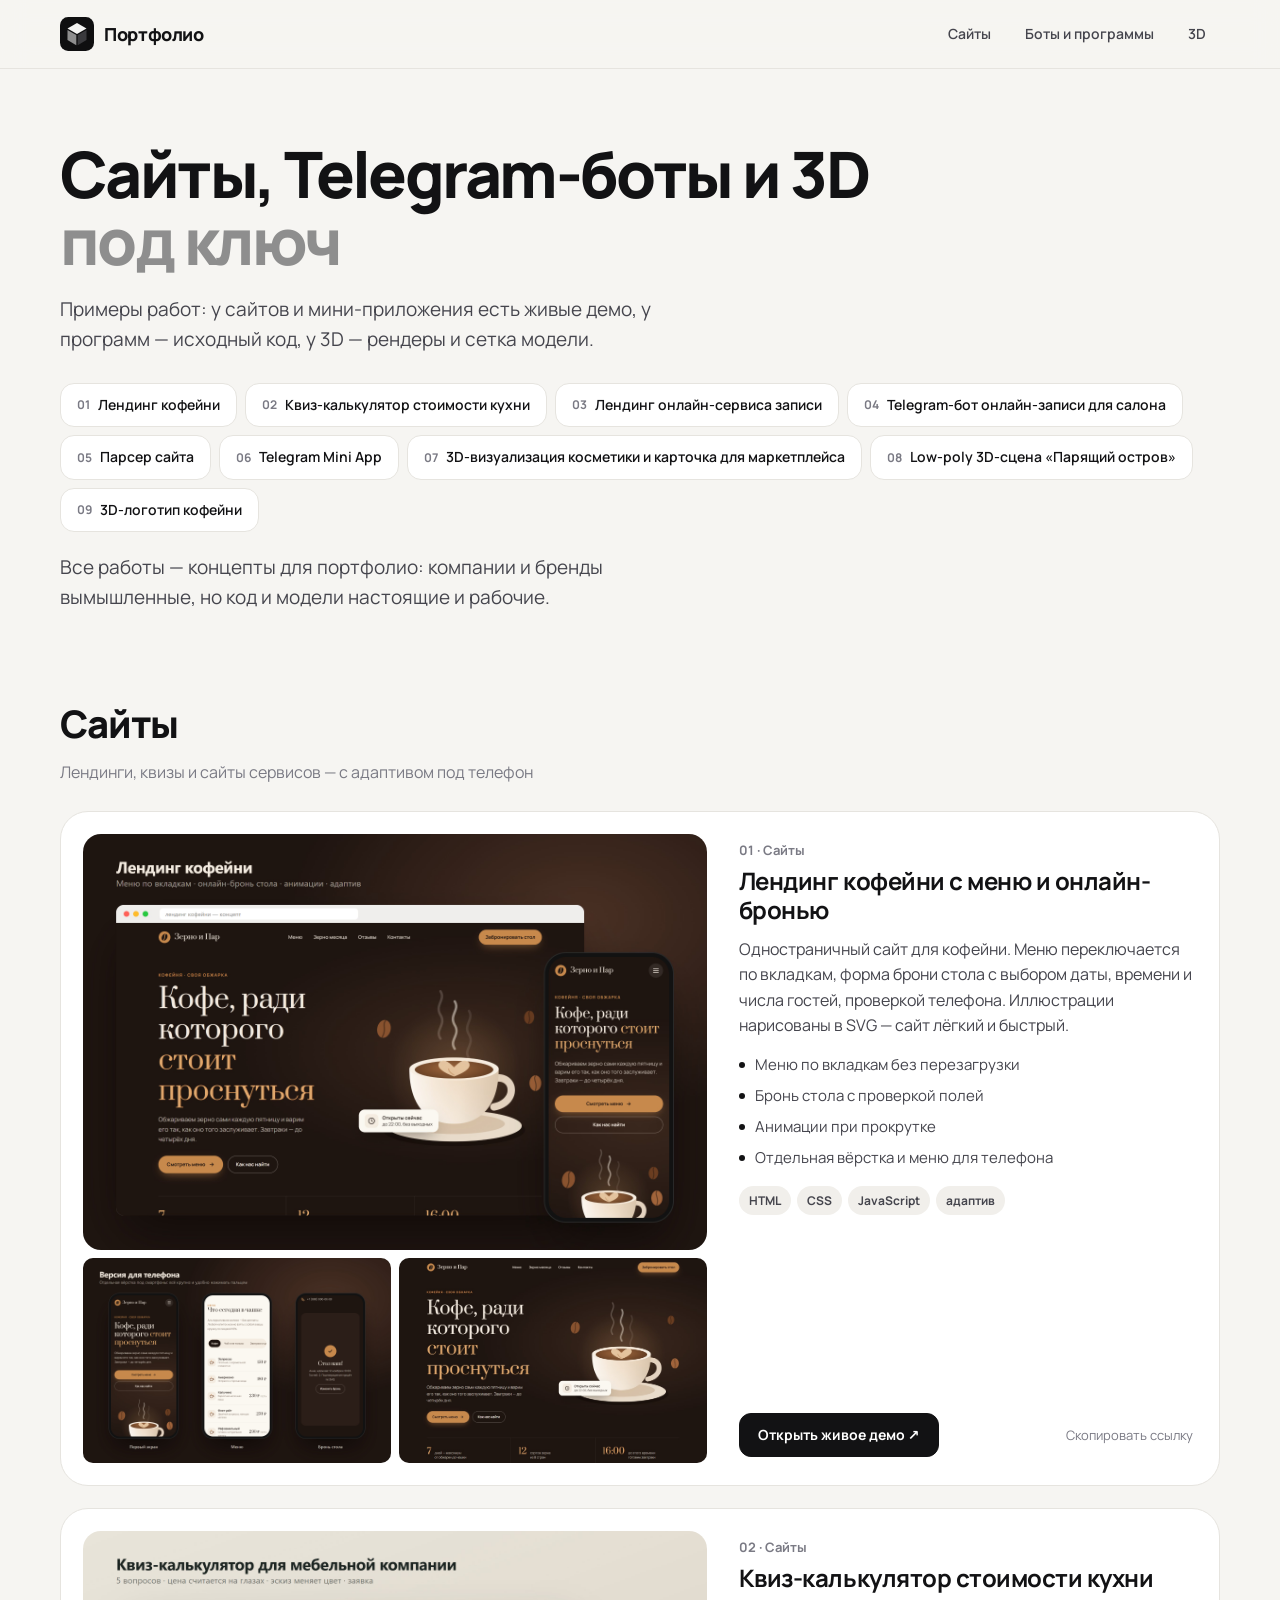
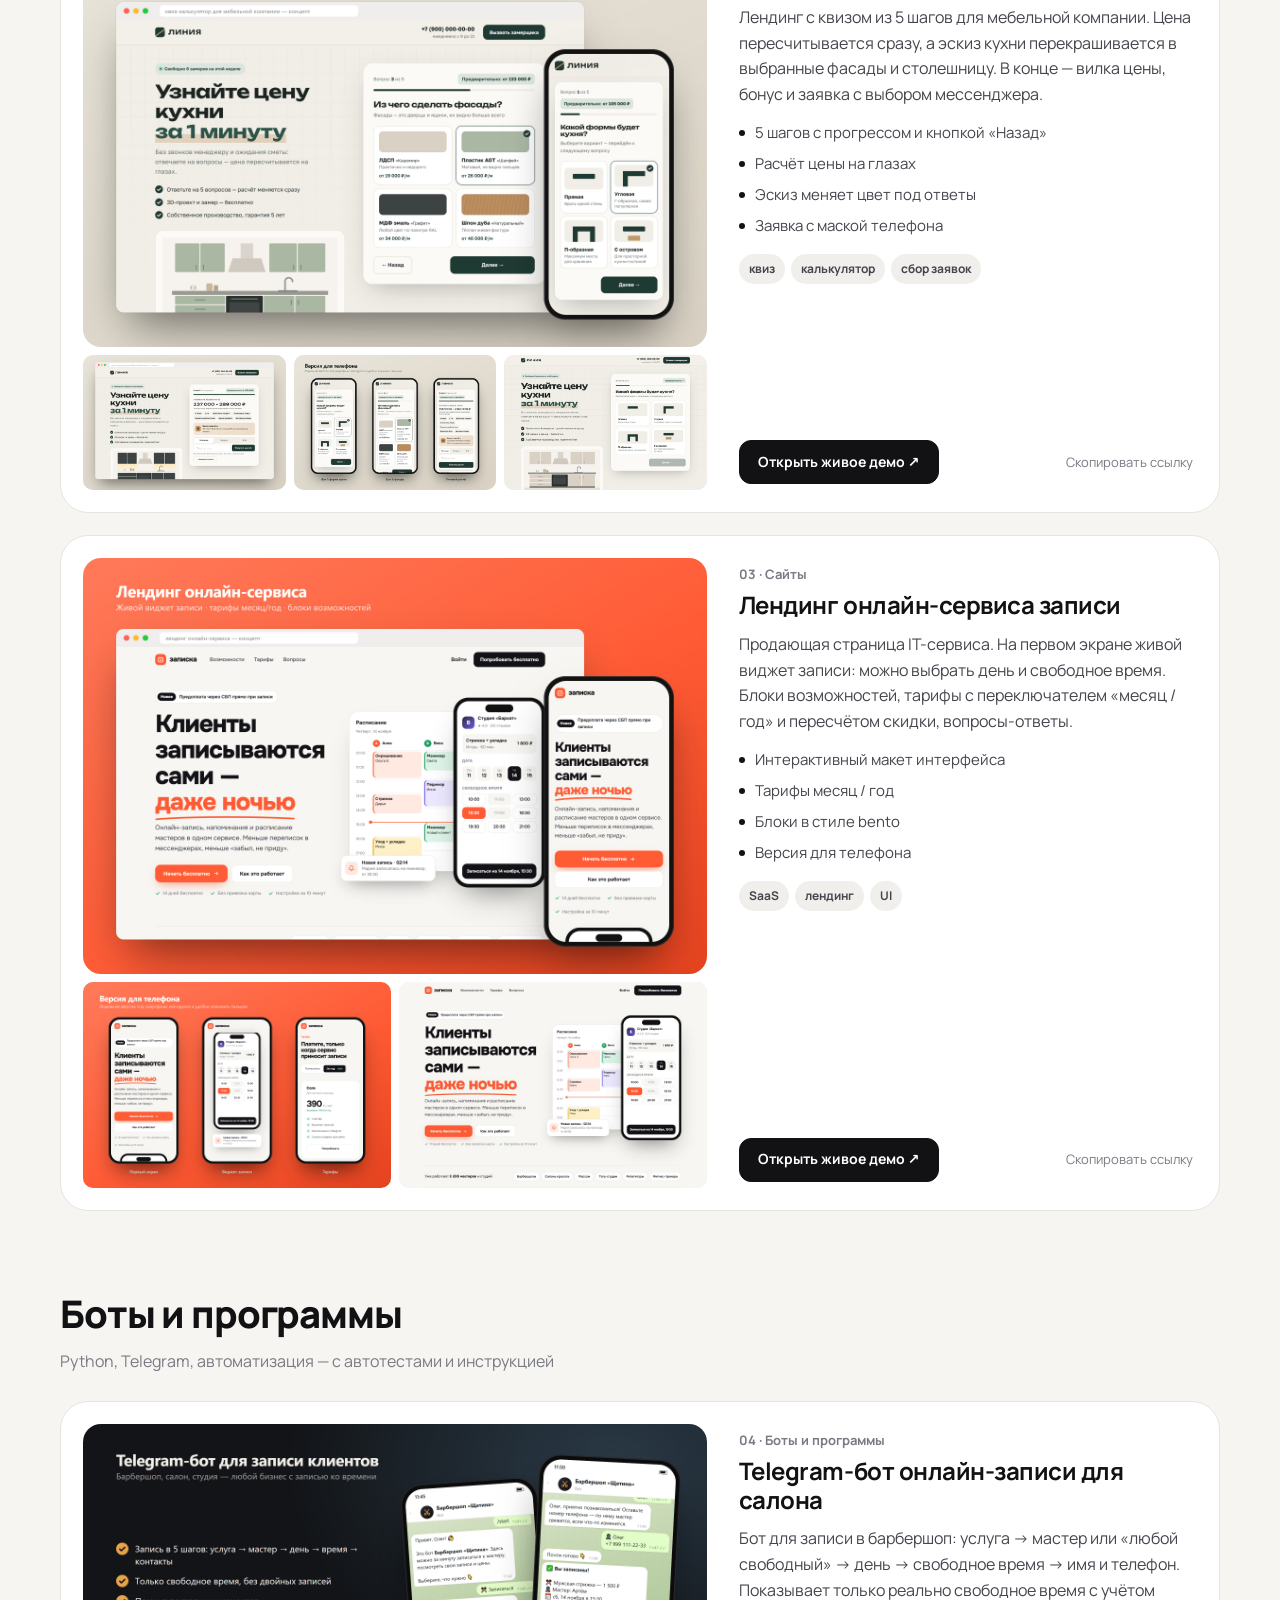
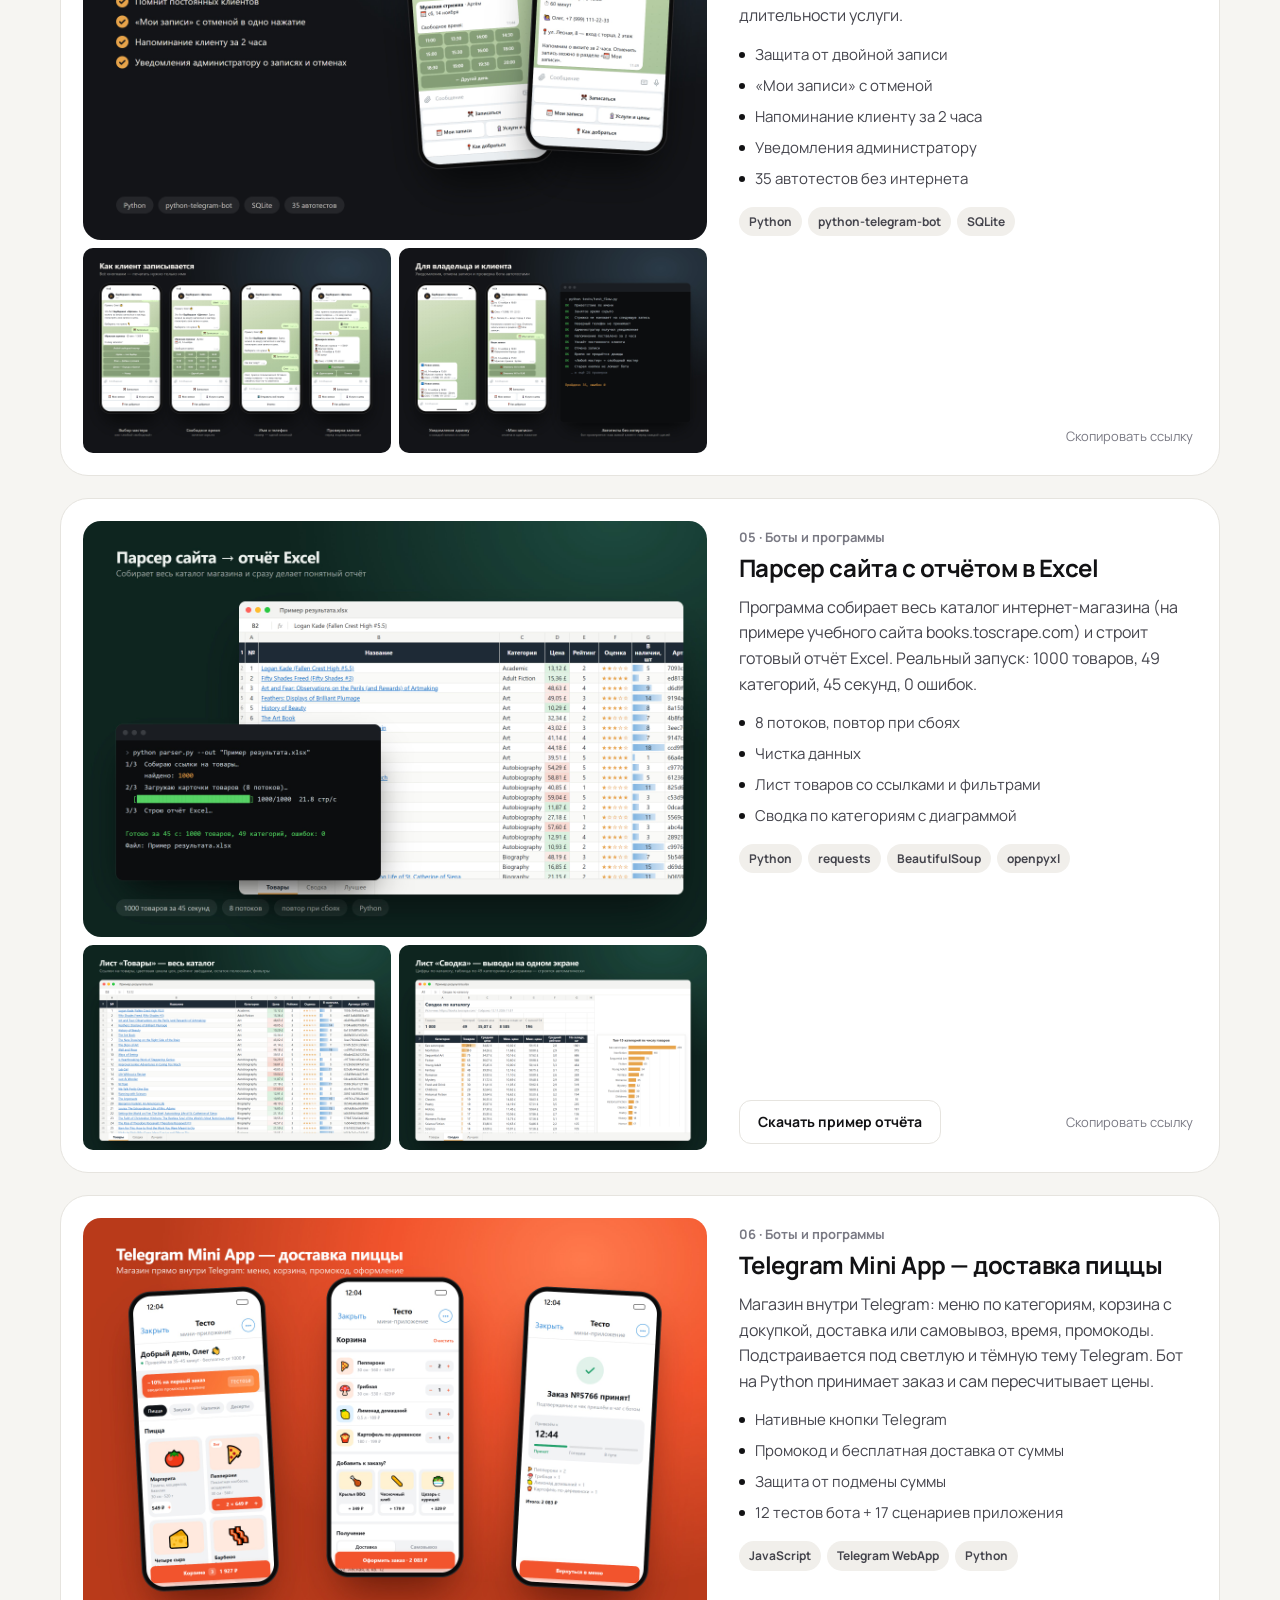
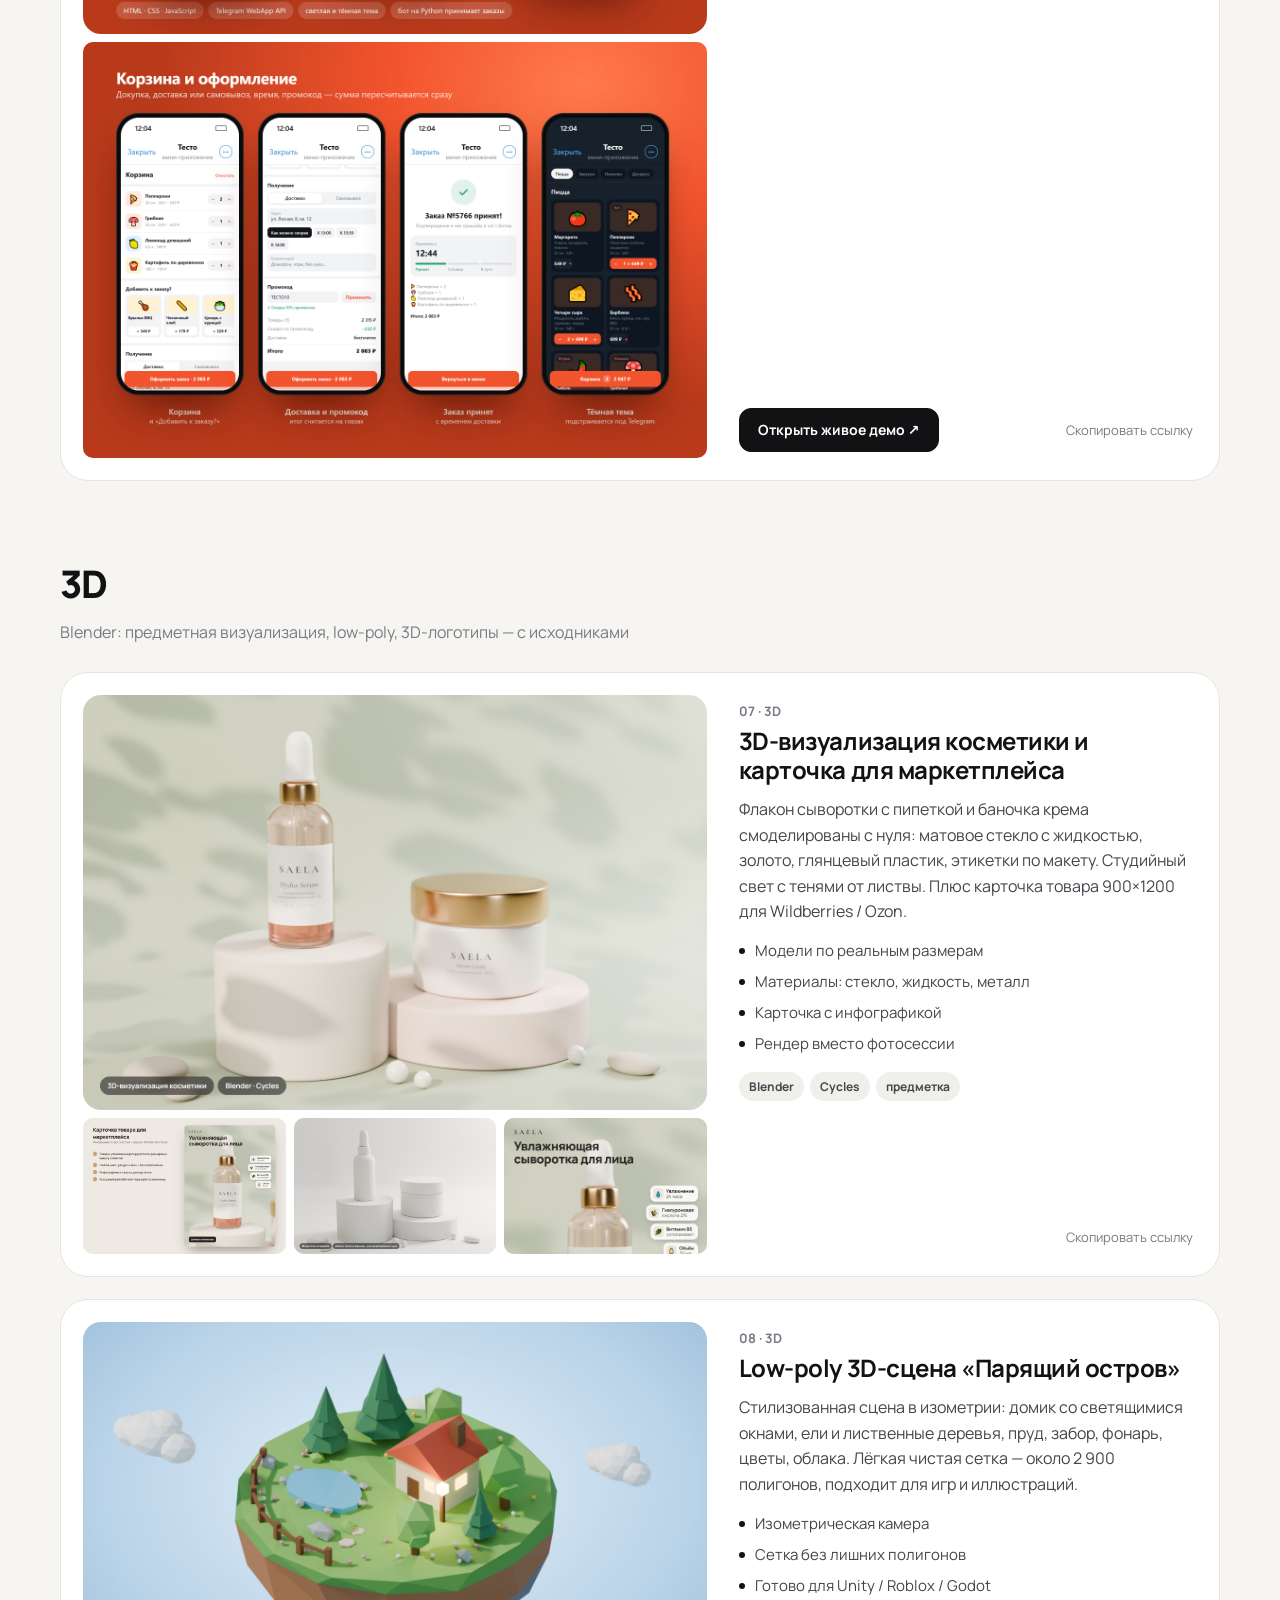
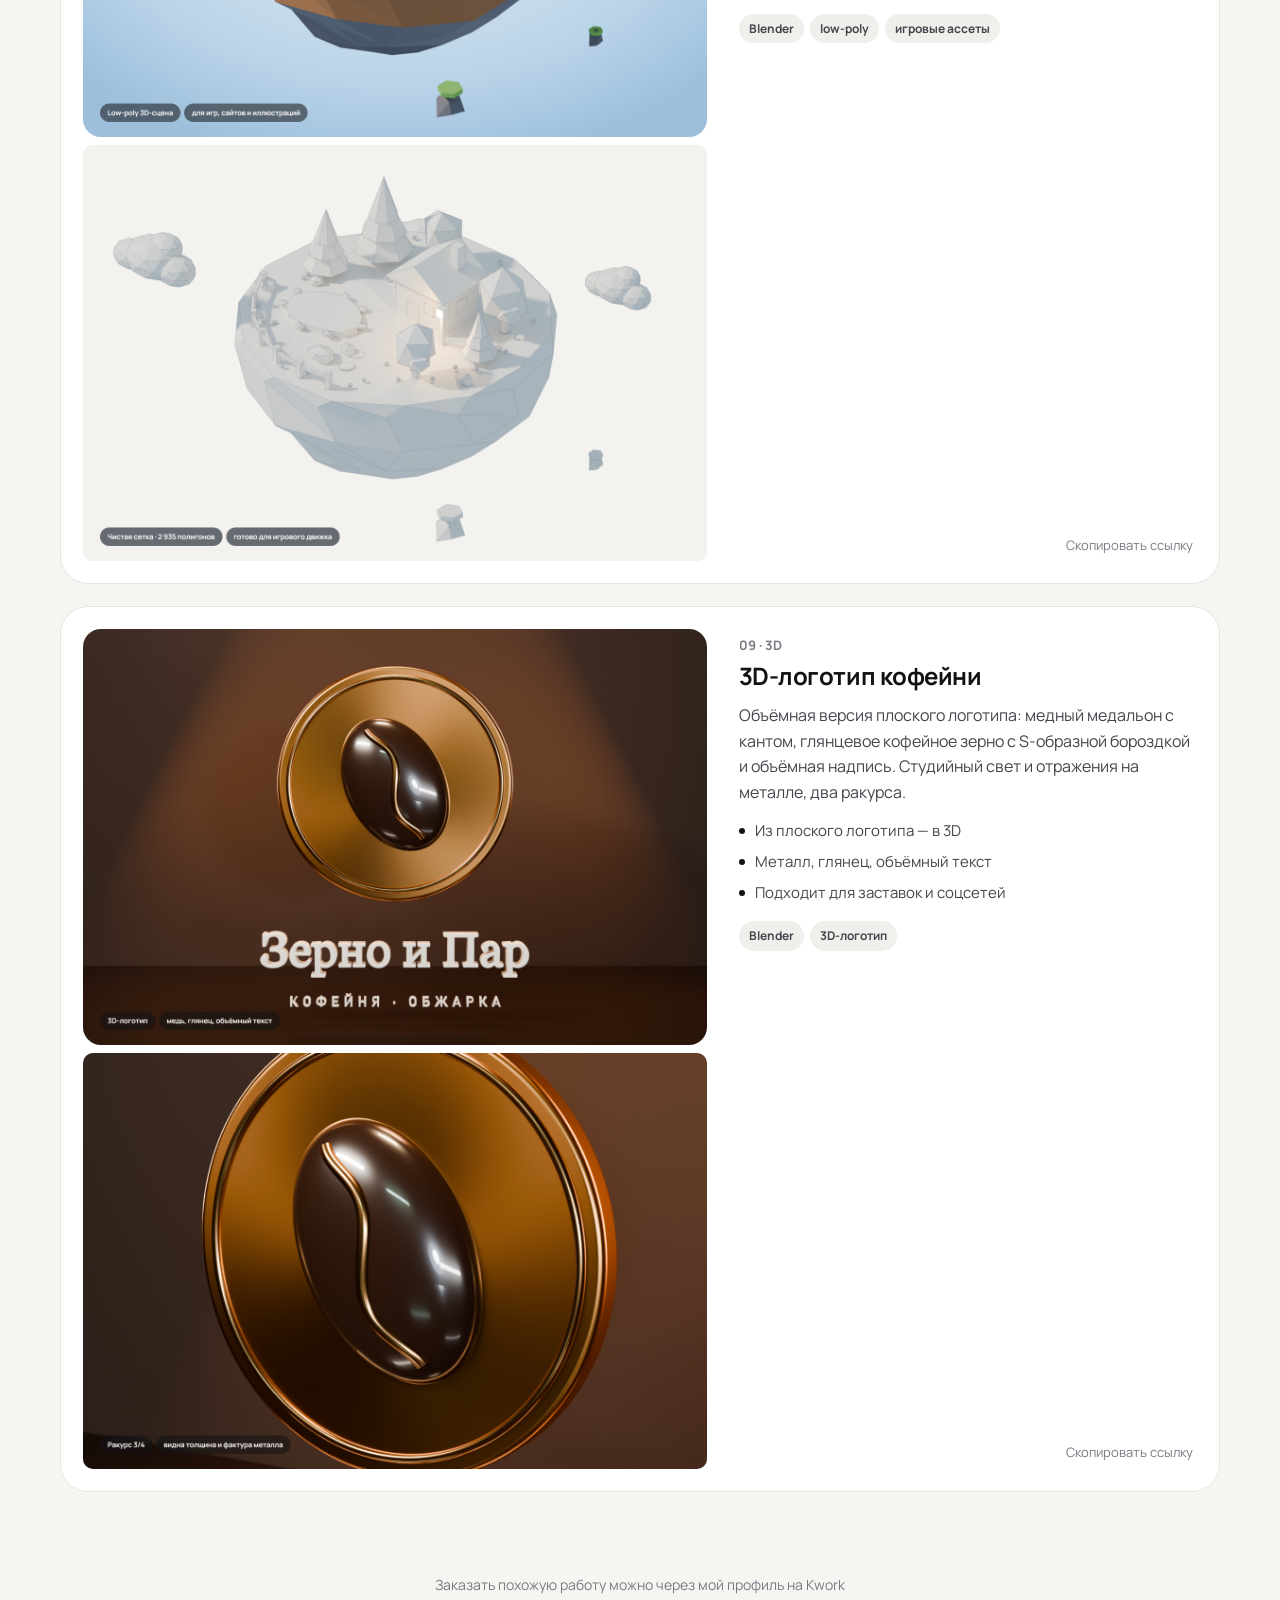
==== index.html @ a44ce244 "Портфолио: сайты, Telegram-боты, программы и 3D Главная страница со всеми 9 работами, живые демо сай" ====
<!doctype html>
<html lang="ru">
<head>
<meta charset="utf-8">
<meta name="viewport" content="width=device-width, initial-scale=1">
<title>Портфолио — сайты, Telegram-боты и 3D</title>
<meta name="description" content="Примеры работ: лендинги и квизы, Telegram-боты и Mini App, парсеры в Excel, 3D-визуализация товаров и 3D-логотипы.">
<meta property="og:title" content="Портфолио — сайты, Telegram-боты и 3D">
<meta property="og:image" content="img/cosmetics-3d-1.jpg">
<link rel="icon" href="data:image/svg+xml,%3Csvg xmlns='http://www.w3.org/2000/svg' viewBox='0 0 100 100'%3E%3Crect width='100' height='100' rx='22' fill='%230F0F10'/%3E%3Cpath d='M50 18 78 34 50 50 22 34z' fill='%23F4F4F2'/%3E%3Cpath d='M22 38 48 53v30L22 68z' fill='%238E8E8E'/%3E%3Cpath d='M52 53 78 38v30L52 83z' fill='%233A3A3D'/%3E%3C/svg%3E">
<link rel="preconnect" href="https://fonts.googleapis.com">
<link rel="preconnect" href="https://fonts.gstatic.com" crossorigin>
<link href="https://fonts.googleapis.com/css2?family=Manrope:wght@400;500;600;700;800&display=swap" rel="stylesheet">
<style>
:root{--bg:#F6F5F2;--card:#fff;--ink:#121214;--ink2:#45454D;--muted:#7A7A84;--line:#E6E4DF;--accent:#121214}
*{box-sizing:border-box;margin:0;padding:0}
html{scroll-behavior:smooth;scroll-padding-top:84px}
body{font:16px/1.6 Manrope,'Segoe UI',system-ui,sans-serif;color:var(--ink);background:var(--bg);-webkit-font-smoothing:antialiased}
a{color:inherit;text-decoration:none}
img{display:block;max-width:100%}
.wrap{width:min(1160px,100% - 32px);margin-inline:auto}
header{position:sticky;top:0;z-index:20;background:rgba(246,245,242,.86);backdrop-filter:blur(12px);border-bottom:1px solid var(--line)}
header .wrap{display:flex;align-items:center;justify-content:space-between;height:68px;gap:16px}
.logo{display:flex;align-items:center;gap:10px;font-weight:800;font-size:18px;letter-spacing:-.02em}
.logo svg{width:34px;height:34px}
nav{display:flex;gap:6px}
nav a{padding:8px 14px;border-radius:999px;font-weight:600;font-size:14px;color:var(--ink2)}
nav a:hover{background:#ECEAE5;color:var(--ink)}

.hero{padding:72px 0 40px}
.hero h1{font-size:clamp(34px,5.4vw,64px);line-height:1.04;letter-spacing:-.04em;font-weight:800;max-width:900px}
.hero h1 span{color:#8E8E8E}
.hero p{font-size:19px;color:var(--ink2);max-width:640px;margin-top:20px}
.chips{display:flex;flex-wrap:wrap;gap:8px;margin-top:28px}
.chips a{display:flex;align-items:center;gap:8px;padding:10px 16px;border-radius:14px;background:var(--card);border:1px solid var(--line);font-weight:600;font-size:14px}
.chips a b{font-size:12px;color:var(--muted);font-weight:700}
.note{margin-top:22px;font-size:13px;color:var(--muted)}

.group{padding:40px 0 10px}
.group > h2{font-size:clamp(26px,3.4vw,38px);letter-spacing:-.03em;font-weight:800;margin-bottom:6px}
.group > p{color:var(--muted);margin-bottom:26px}
.work{background:var(--card);border:1px solid var(--line);border-radius:28px;padding:22px;margin-bottom:22px;display:grid;grid-template-columns:1.35fr 1fr;gap:28px}
.cover{border-radius:18px;overflow:hidden;cursor:zoom-in;aspect-ratio:3/2;background:#eee}
.cover img{width:100%;height:100%;object-fit:cover;transition:transform .4s}
.cover:hover img{transform:scale(1.02)}
.thumbs{display:flex;gap:8px;margin-top:8px}
.thumbs button{flex:1;border:0;padding:0;border-radius:10px;overflow:hidden;cursor:zoom-in;aspect-ratio:3/2;background:#eee}
.thumbs img{width:100%;height:100%;object-fit:cover;object-position:top}
.info{display:flex;flex-direction:column;padding:6px 4px}
.num{font-size:13px;font-weight:700;color:var(--muted)}
.info h3{font-size:24px;line-height:1.2;letter-spacing:-.02em;margin:6px 0 12px}
.info p{color:var(--ink2)}
.info ul{list-style:none;margin:14px 0 0;display:grid;gap:7px}
.info li{display:flex;gap:10px;font-size:15px;color:var(--ink2)}
.info li::before{content:"";flex:none;width:6px;height:6px;border-radius:50%;background:var(--ink);margin-top:9px}
.tags{display:flex;flex-wrap:wrap;gap:6px;margin-top:16px}
.tags span{font-size:12px;font-weight:700;padding:5px 10px;border-radius:999px;background:#F1EFEB;color:var(--ink2)}
.btns{display:flex;flex-wrap:wrap;gap:8px;margin-top:auto;padding-top:20px}
.btn{display:inline-flex;align-items:center;gap:8px;height:44px;padding:0 18px;border-radius:12px;font-weight:700;font-size:14px;border:1px solid var(--line);background:#fff}
.btn.main{background:var(--ink);color:#fff;border-color:var(--ink)}
.btn:hover{transform:translateY(-1px)}
.copy{margin-left:auto;font-size:13px;color:var(--muted);background:none;border:0;cursor:pointer;font:inherit;font-size:13px}
.copy:hover{color:var(--ink)}
footer{padding:50px 0 60px;color:var(--muted);font-size:14px;text-align:center}

.lb{position:fixed;inset:0;z-index:50;background:rgba(10,10,12,.92);display:none;align-items:center;justify-content:center;padding:56px 16px}
.lb.on{display:flex}
.lb img{max-width:100%;max-height:100%;border-radius:10px;object-fit:contain}
.lb button{position:absolute;border:0;background:rgba(255,255,255,.12);color:#fff;width:48px;height:48px;border-radius:50%;font-size:22px;cursor:pointer}
.lb .x{top:14px;right:14px}.lb .pv{left:14px;top:50%}.lb .nx{right:14px;top:50%}
.lb .cnt{position:absolute;top:22px;left:50%;translate:-50% 0;color:#bbb;font-size:14px}
.lb.tall{align-items:flex-start;overflow:auto}.lb.tall img{max-height:none;max-width:min(100%,1100px)}

@media (max-width:860px){
  nav{display:none}
  .work{grid-template-columns:1fr;padding:14px;gap:16px;border-radius:22px}
  .hero{padding:44px 0 24px}
}
</style>
</head>
<body>
<header><div class="wrap">
  <a class="logo" href="#"><svg viewBox="0 0 100 100"><rect width="100" height="100" rx="24" fill="#0F0F10"/><path d="M50 18 78 34 50 50 22 34z" fill="#F4F4F2"/><path d="M22 38 48 53v30L22 68z" fill="#8E8E8E"/><path d="M52 53 78 38v30L52 83z" fill="#3A3A3D"/></svg>Портфолио</a>
  <nav><a href="#sites">Сайты</a><a href="#bots">Боты и программы</a><a href="#three-d">3D</a></nav>
</div></header>

<main class="wrap">
  <section class="hero">
    <h1>Сайты, Telegram-боты и 3D <span>под ключ</span></h1>
    <p>Примеры работ: у сайтов и мини-приложения есть живые демо, у программ — исходный код, у 3D — рендеры и сетка модели.</p>
    <div class="chips" id="chips"></div>
    <p class="note">Все работы — концепты для портфолио: компании и бренды вымышленные, но код и модели настоящие и рабочие.</p>
  </section>
  <div id="groups"></div>
</main>
<footer>Заказать похожую работу можно через мой профиль на Kwork</footer>

<div class="lb" id="lb"><span class="cnt" id="cnt"></span><img id="lbimg" alt=""><button class="x" id="lbx" aria-label="Закрыть">✕</button><button class="pv" id="lbp" aria-label="Назад">‹</button><button class="nx" id="lbn" aria-label="Вперёд">›</button></div>

<script>
const GROUPS = [
  { id: 'sites', title: 'Сайты', sub: 'Лендинги, квизы и сайты сервисов — с адаптивом под телефон', works: [
    { id: 'coffee', imgs: 3, title: 'Лендинг кофейни с меню и онлайн-бронью',
      text: 'Одностраничный сайт для кофейни. Меню переключается по вкладкам, форма брони стола с выбором даты, времени и числа гостей, проверкой телефона. Иллюстрации нарисованы в SVG — сайт лёгкий и быстрый.',
      points: ['Меню по вкладкам без перезагрузки', 'Бронь стола с проверкой полей', 'Анимации при прокрутке', 'Отдельная вёрстка и меню для телефона'],
      tags: ['HTML', 'CSS', 'JavaScript', 'адаптив'], demo: 'demo/coffee/' },
    { id: 'kitchen-quiz', imgs: 4, order: [1, 4, 2, 3], title: 'Квиз-калькулятор стоимости кухни',
      text: 'Лендинг с квизом из 5 шагов для мебельной компании. Цена пересчитывается сразу, а эскиз кухни перекрашивается в выбранные фасады и столешницу. В конце — вилка цены, бонус и заявка с выбором мессенджера.',
      points: ['5 шагов с прогрессом и кнопкой «Назад»', 'Расчёт цены на глазах', 'Эскиз меняет цвет под ответы', 'Заявка с маской телефона'],
      tags: ['квиз', 'калькулятор', 'сбор заявок'], demo: 'demo/kitchen-quiz/' },
    { id: 'booking-service', imgs: 3, title: 'Лендинг онлайн-сервиса записи',
      text: 'Продающая страница IT-сервиса. На первом экране живой виджет записи: можно выбрать день и свободное время. Блоки возможностей, тарифы с переключателем «месяц / год» и пересчётом скидки, вопросы-ответы.',
      points: ['Интерактивный макет интерфейса', 'Тарифы месяц / год', 'Блоки в стиле bento', 'Версия для телефона'],
      tags: ['SaaS', 'лендинг', 'UI'], demo: 'demo/booking-service/' },
  ]},
  { id: 'bots', title: 'Боты и программы', sub: 'Python, Telegram, автоматизация — с автотестами и инструкцией', works: [
    { id: 'barber-bot', imgs: 3, title: 'Telegram-бот онлайн-записи для салона',
      text: 'Бот для записи в барбершоп: услуга → мастер или «любой свободный» → день → свободное время → имя и телефон. Показывает только реально свободное время с учётом длительности услуги.',
      points: ['Защита от двойной записи', '«Мои записи» с отменой', 'Напоминание клиенту за 2 часа', 'Уведомления администратору', '35 автотестов без интернета'],
      tags: ['Python', 'python-telegram-bot', 'SQLite'], code: 'barber-bot' },
    { id: 'parser', imgs: 3, title: 'Парсер сайта с отчётом в Excel',
      text: 'Программа собирает весь каталог интернет-магазина (на примере учебного сайта books.toscrape.com) и строит готовый отчёт Excel. Реальный запуск: 1000 товаров, 49 категорий, 45 секунд, 0 ошибок.',
      points: ['8 потоков, повтор при сбоях', 'Чистка данных', 'Лист товаров со ссылками и фильтрами', 'Сводка по категориям с диаграммой'],
      tags: ['Python', 'requests', 'BeautifulSoup', 'openpyxl'], code: 'parser', file: ['code/parser/example-report.xlsx', 'Скачать пример отчёта'] },
    { id: 'mini-app', imgs: 2, title: 'Telegram Mini App — доставка пиццы',
      text: 'Магазин внутри Telegram: меню по категориям, корзина с докупкой, доставка или самовывоз, время, промокоды. Подстраивается под светлую и тёмную тему Telegram. Бот на Python принимает заказ и сам пересчитывает цены.',
      points: ['Нативные кнопки Telegram', 'Промокод и бесплатная доставка от суммы', 'Защита от подмены суммы', '12 тестов бота + 17 сценариев приложения'],
      tags: ['JavaScript', 'Telegram WebApp', 'Python'], demo: 'demo/mini-app/', code: 'mini-app-bot' },
  ]},
  { id: 'three-d', title: '3D', sub: 'Blender: предметная визуализация, low-poly, 3D-логотипы — с исходниками', works: [
    { id: 'cosmetics-3d', imgs: 4, title: '3D-визуализация косметики и карточка для маркетплейса',
      text: 'Флакон сыворотки с пипеткой и баночка крема смоделированы с нуля: матовое стекло с жидкостью, золото, глянцевый пластик, этикетки по макету. Студийный свет с тенями от листвы. Плюс карточка товара 900×1200 для Wildberries / Ozon.',
      points: ['Модели по реальным размерам', 'Материалы: стекло, жидкость, металл', 'Карточка с инфографикой', 'Рендер вместо фотосессии'],
      tags: ['Blender', 'Cycles', 'предметка'] },
    { id: 'island-3d', imgs: 2, title: 'Low-poly 3D-сцена «Парящий остров»',
      text: 'Стилизованная сцена в изометрии: домик со светящимися окнами, ели и лиственные деревья, пруд, забор, фонарь, цветы, облака. Лёгкая чистая сетка — около 2 900 полигонов, подходит для игр и иллюстраций.',
      points: ['Изометрическая камера', 'Сетка без лишних полигонов', 'Готово для Unity / Roblox / Godot'],
      tags: ['Blender', 'low-poly', 'игровые ассеты'] },
    { id: 'logo-3d', imgs: 2, title: '3D-логотип кофейни',
      text: 'Объёмная версия плоского логотипа: медный медальон с кантом, глянцевое кофейное зерно с S-образной бороздкой и объёмная надпись. Студийный свет и отражения на металле, два ракурса.',
      points: ['Из плоского логотипа — в 3D', 'Металл, глянец, объёмный текст', 'Подходит для заставок и соцсетей'],
      tags: ['Blender', '3D-логотип'] },
  ]},
];

// ссылка на исходный код в репозитории (работает на GitHub Pages: имя.github.io/портфолио)
const host = location.hostname.endsWith('github.io') ? location.hostname.split('.')[0] : null;
const repo = host ? `https://github.com/${host}/${location.pathname.split('/')[1] || ''}` : null;
const all = [];
let n = 0;
document.getElementById('chips').innerHTML = GROUPS.flatMap((g) => g.works).map((w, i) => `<a href="#${w.id}"><b>${String(i + 1).padStart(2, '0')}</b>${w.title.split(' — ')[0].split(' с ')[0]}</a>`).join('');
document.getElementById('groups').innerHTML = GROUPS.map((g) => `<section class="group" id="${g.id}"><h2>${g.title}</h2><p>${g.sub}</p>${g.works.map((w) => {
  n++;
  const order = w.order || Array.from({ length: w.imgs }, (_, i) => i + 1);
  const imgs = order.map((k) => `img/${w.id}-${k}.jpg`);
  const start = all.length;
  all.push(...imgs);
  const btns = [
    w.demo ? `<a class="btn main" href="${w.demo}" target="_blank" rel="noopener">Открыть живое демо ↗</a>` : '',
    w.code && repo ? `<a class="btn" href="${repo}/tree/main/code/${w.code}" target="_blank" rel="noopener">Исходный код</a>` : '',
    w.file ? `<a class="btn" href="${w.file[0]}" download>${w.file[1]}</a>` : '',
  ].join('');
  return `<article class="work" id="${w.id}">
    <div><div class="cover" data-i="${start}"><img src="${imgs[0]}" alt="${w.title}" loading="lazy"></div>
      <div class="thumbs">${imgs.slice(1).map((s, j) => `<button data-i="${start + j + 1}"><img src="${s}" alt="" loading="lazy"></button>`).join('')}</div></div>
    <div class="info"><span class="num">${String(n).padStart(2, '0')} · ${g.title}</span><h3>${w.title}</h3><p>${w.text}</p>
      <ul>${w.points.map((p) => `<li>${p}</li>`).join('')}</ul>
      <div class="tags">${w.tags.map((t) => `<span>${t}</span>`).join('')}</div>
      <div class="btns">${btns}<button class="copy" data-link="${w.id}">Скопировать ссылку</button></div></div></article>`;
}).join('')}</section>`).join('');

// просмотр картинок
const lb = document.getElementById('lb'), lbimg = document.getElementById('lbimg');
let cur = 0;
function show(i) {
  cur = (i + all.length) % all.length;
  lbimg.src = all[cur];
  document.getElementById('cnt').textContent = `${cur + 1} / ${all.length}`;
  lb.classList.add('on');
  lbimg.onload = () => lb.classList.toggle('tall', lbimg.naturalHeight > lbimg.naturalWidth * 1.6);
}
document.addEventListener('click', (e) => {
  const t = e.target.closest('[data-i]');
  if (t) show(+t.dataset.i);
  const c = e.target.closest('.copy');
  if (c) {
    const url = location.href.split('#')[0] + '#' + c.dataset.link;
    (navigator.clipboard ? navigator.clipboard.writeText(url) : Promise.reject()).catch(() => {
      const ta = Object.assign(document.createElement('textarea'), { value: url });
      document.body.append(ta); ta.select(); document.execCommand('copy'); ta.remove();
    }).finally(() => { c.textContent = 'Скопировано ✓'; setTimeout(() => (c.textContent = 'Скопировать ссылку'), 1500); });
  }
});
document.getElementById('lbx').onclick = () => lb.classList.remove('on');
document.getElementById('lbp').onclick = () => show(cur - 1);
document.getElementById('lbn').onclick = () => show(cur + 1);
lb.addEventListener('click', (e) => { if (e.target === lb) lb.classList.remove('on'); });
document.addEventListener('keydown', (e) => {
  if (!lb.classList.contains('on')) return;
  if (e.key === 'Escape') lb.classList.remove('on');
  if (e.key === 'ArrowLeft') show(cur - 1);
  if (e.key === 'ArrowRight') show(cur + 1);
});
if (location.hash) document.getElementById(location.hash.slice(1))?.scrollIntoView();
</script>
</body>
</html>
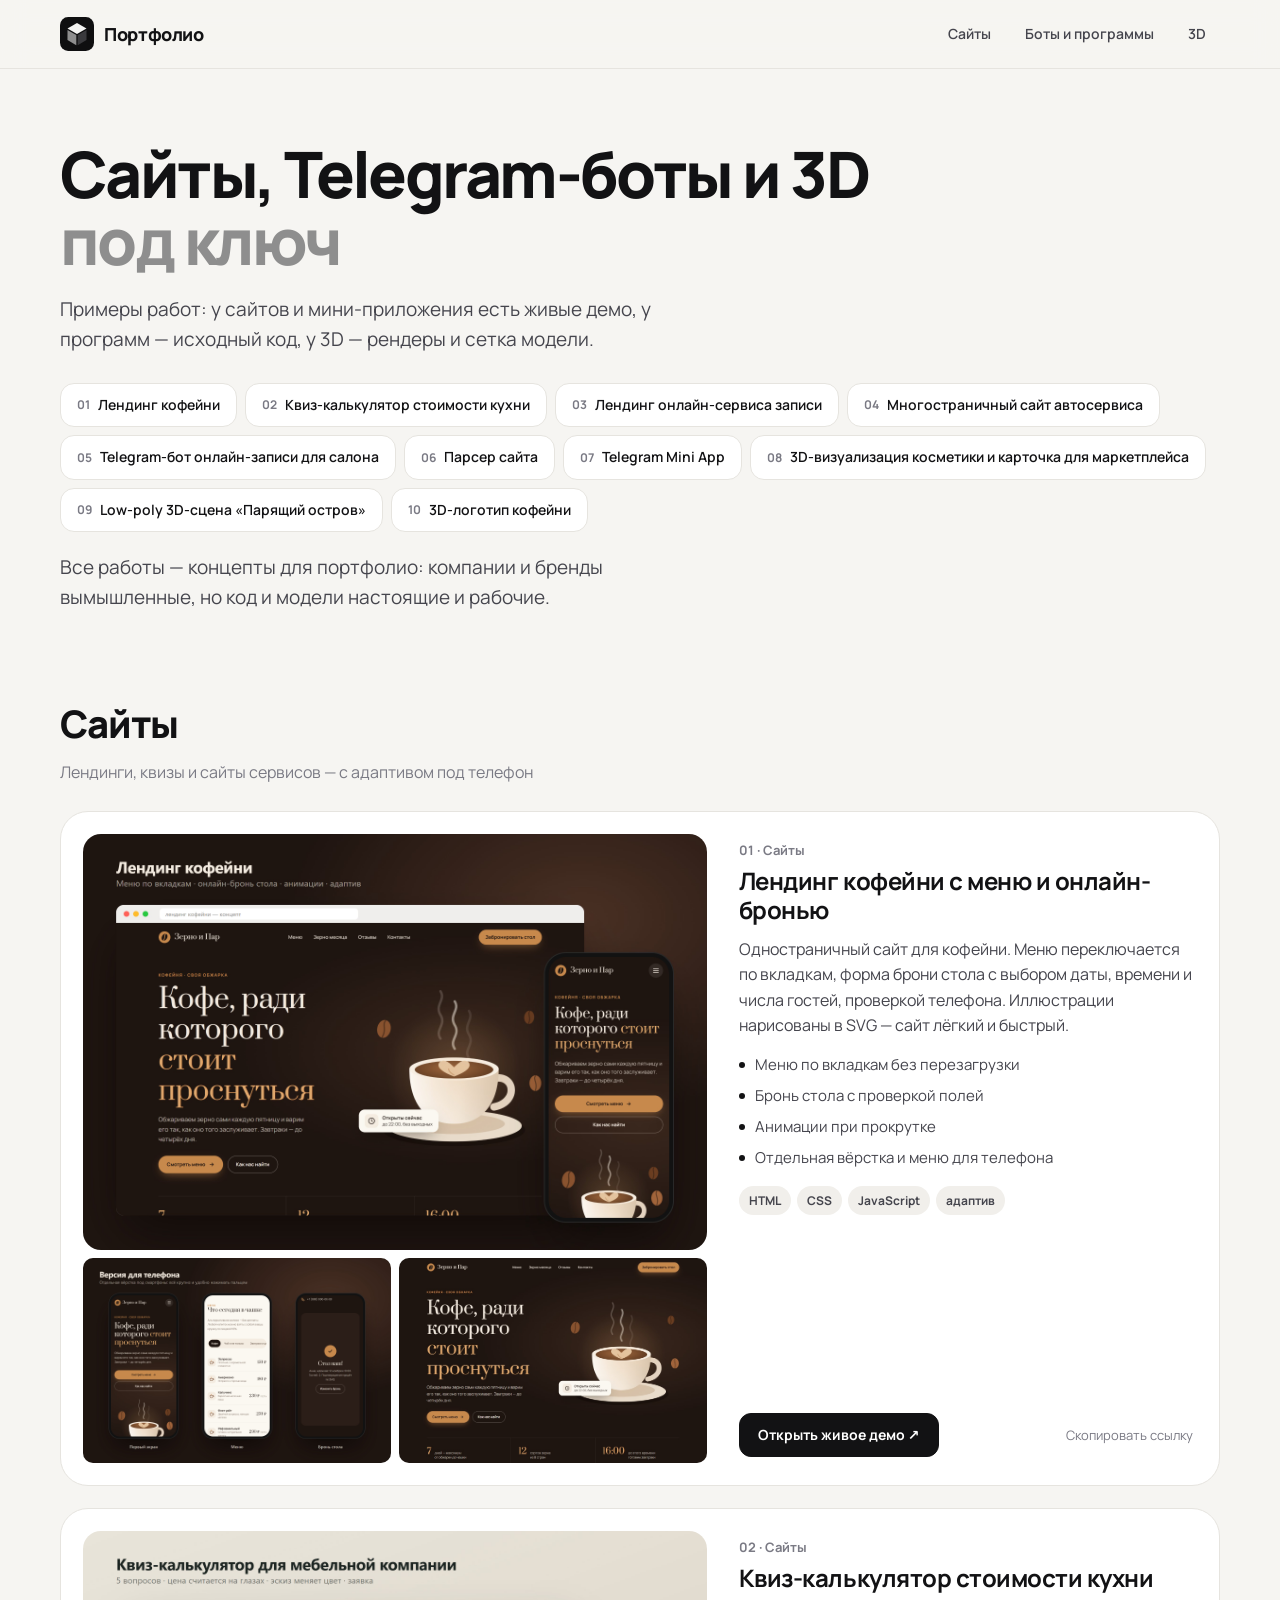
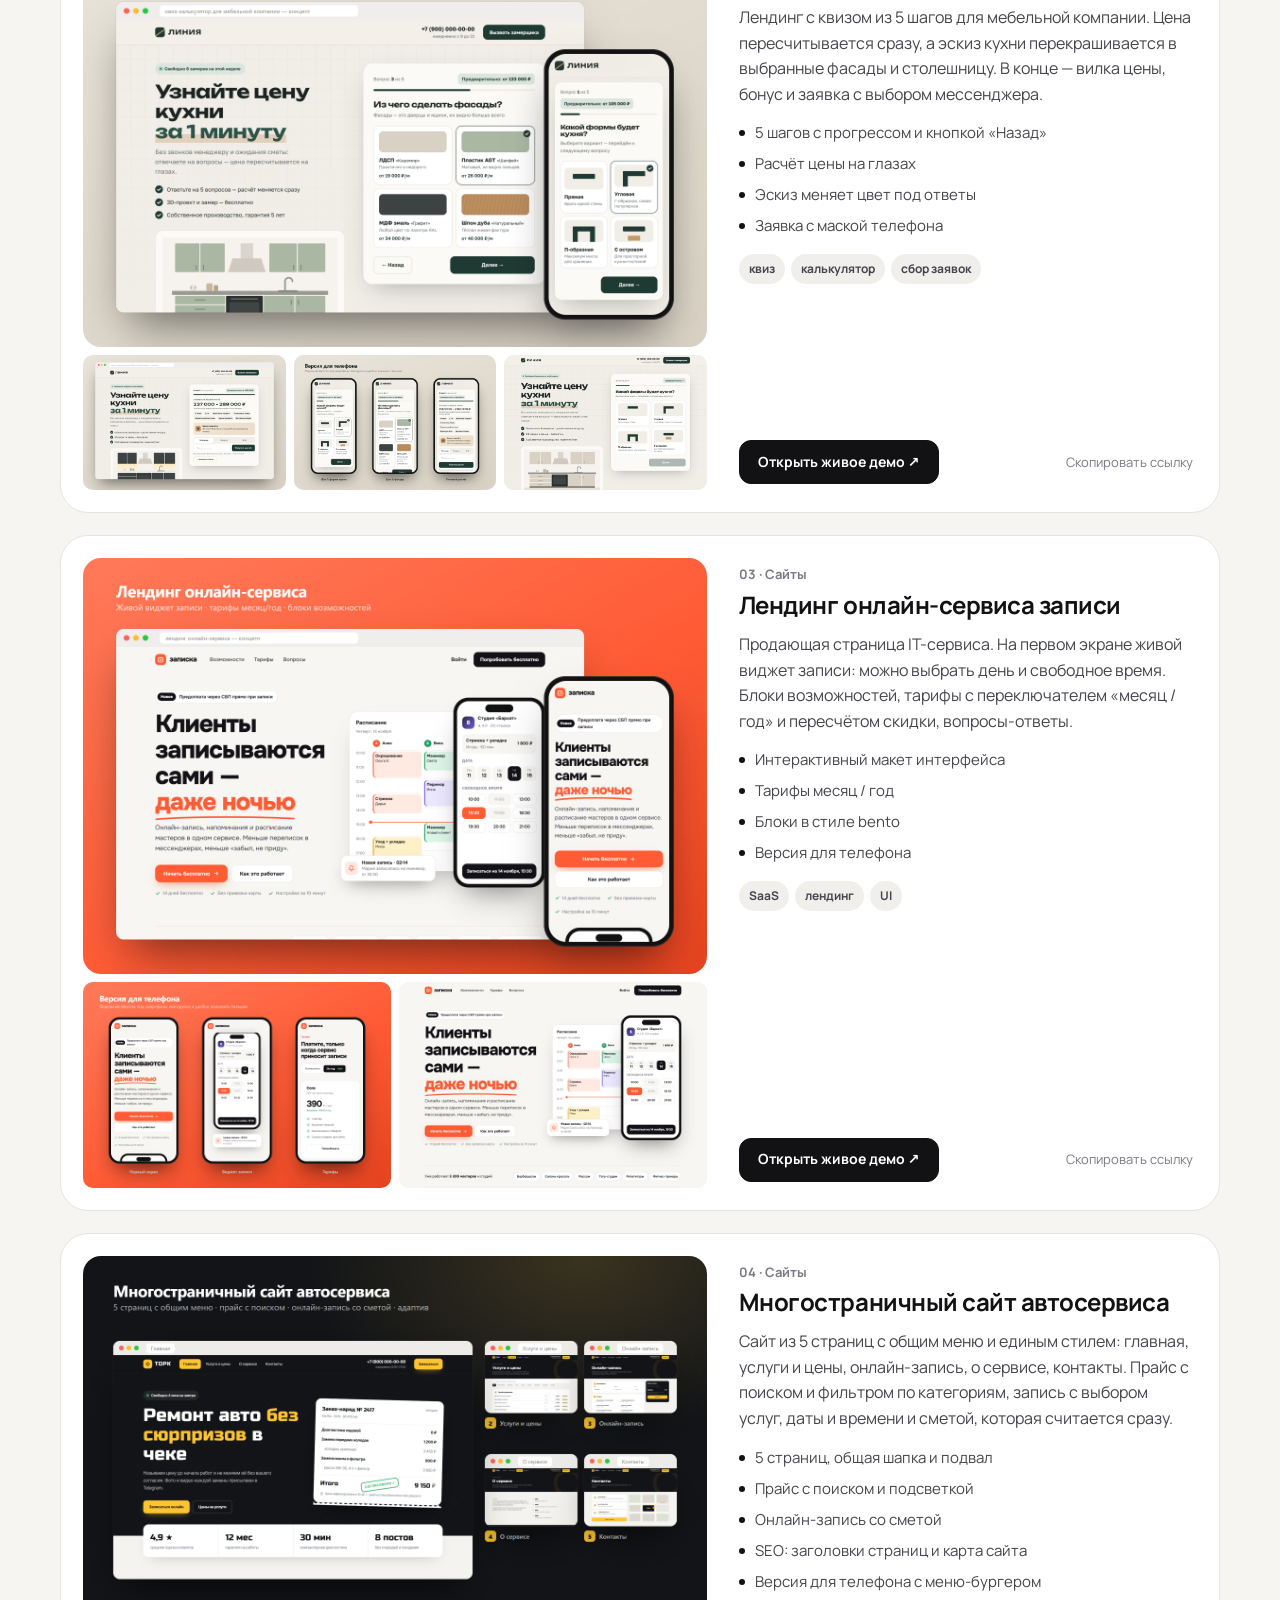
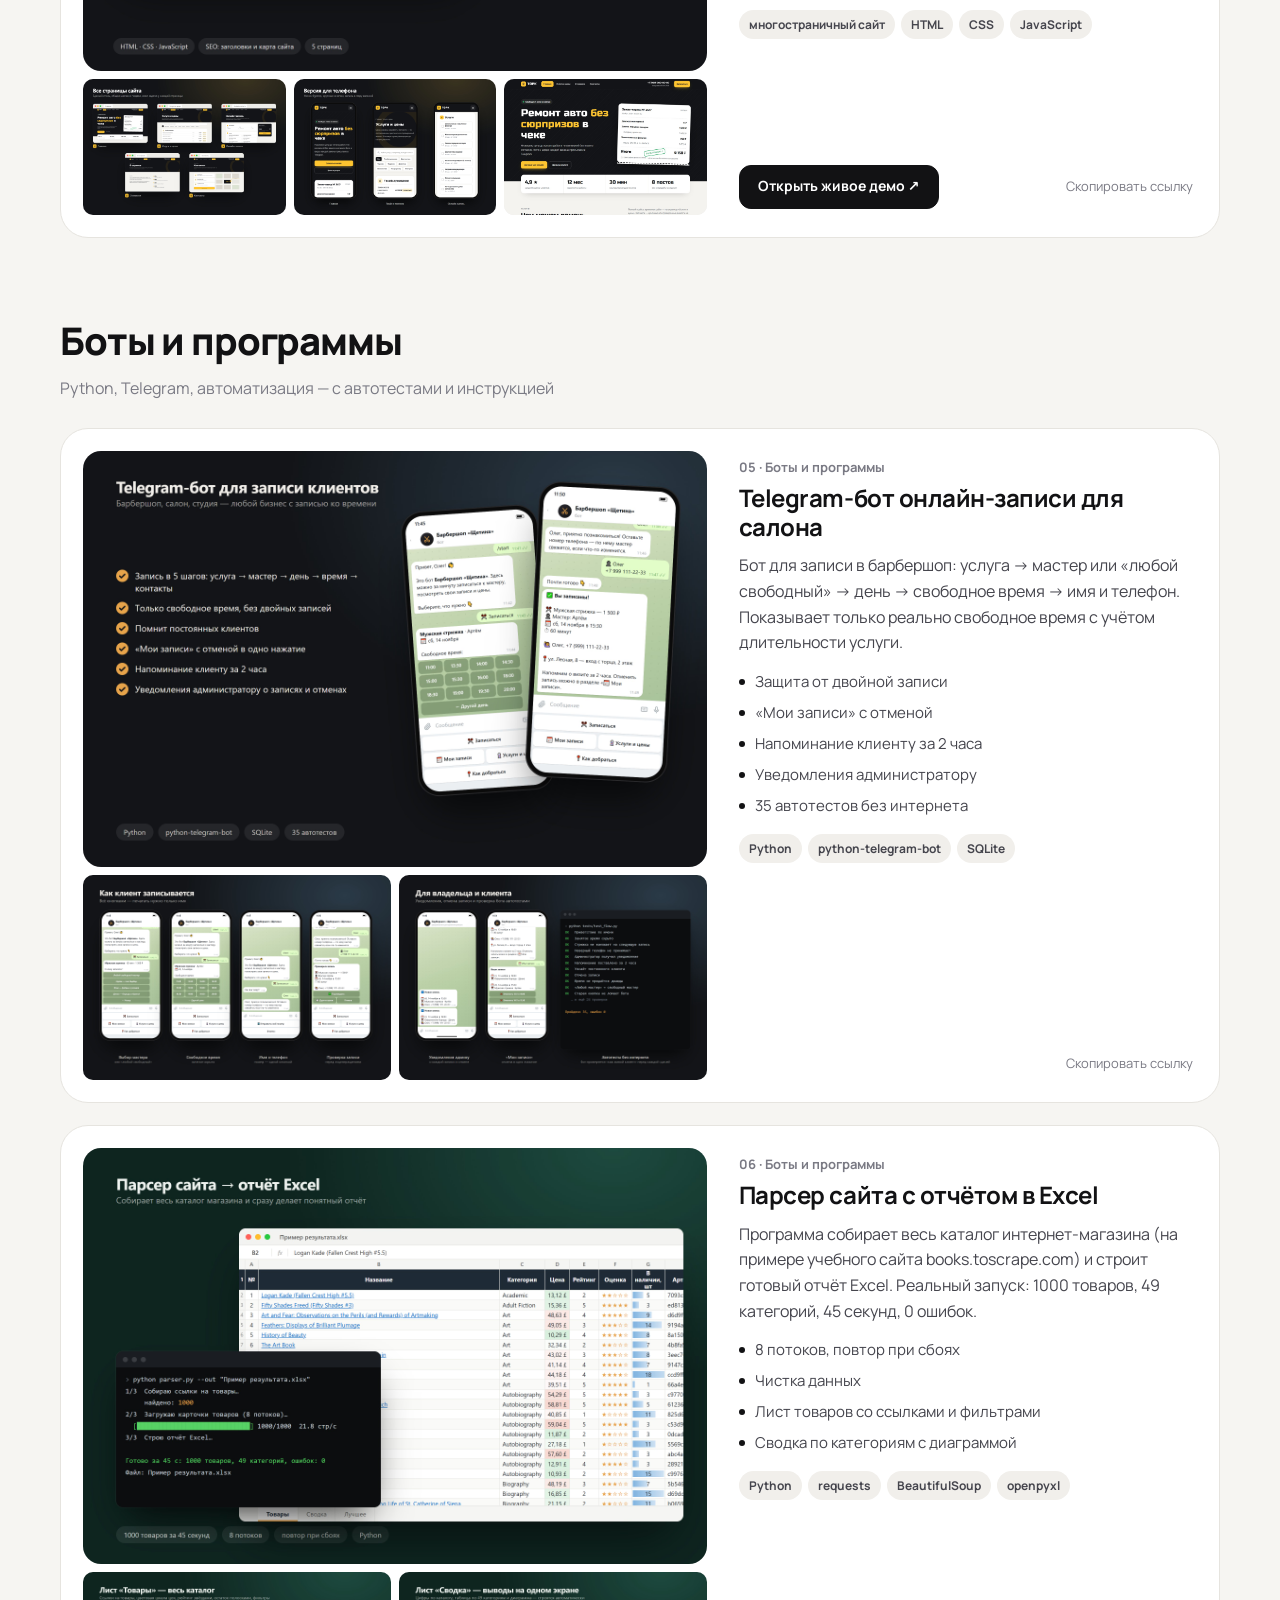
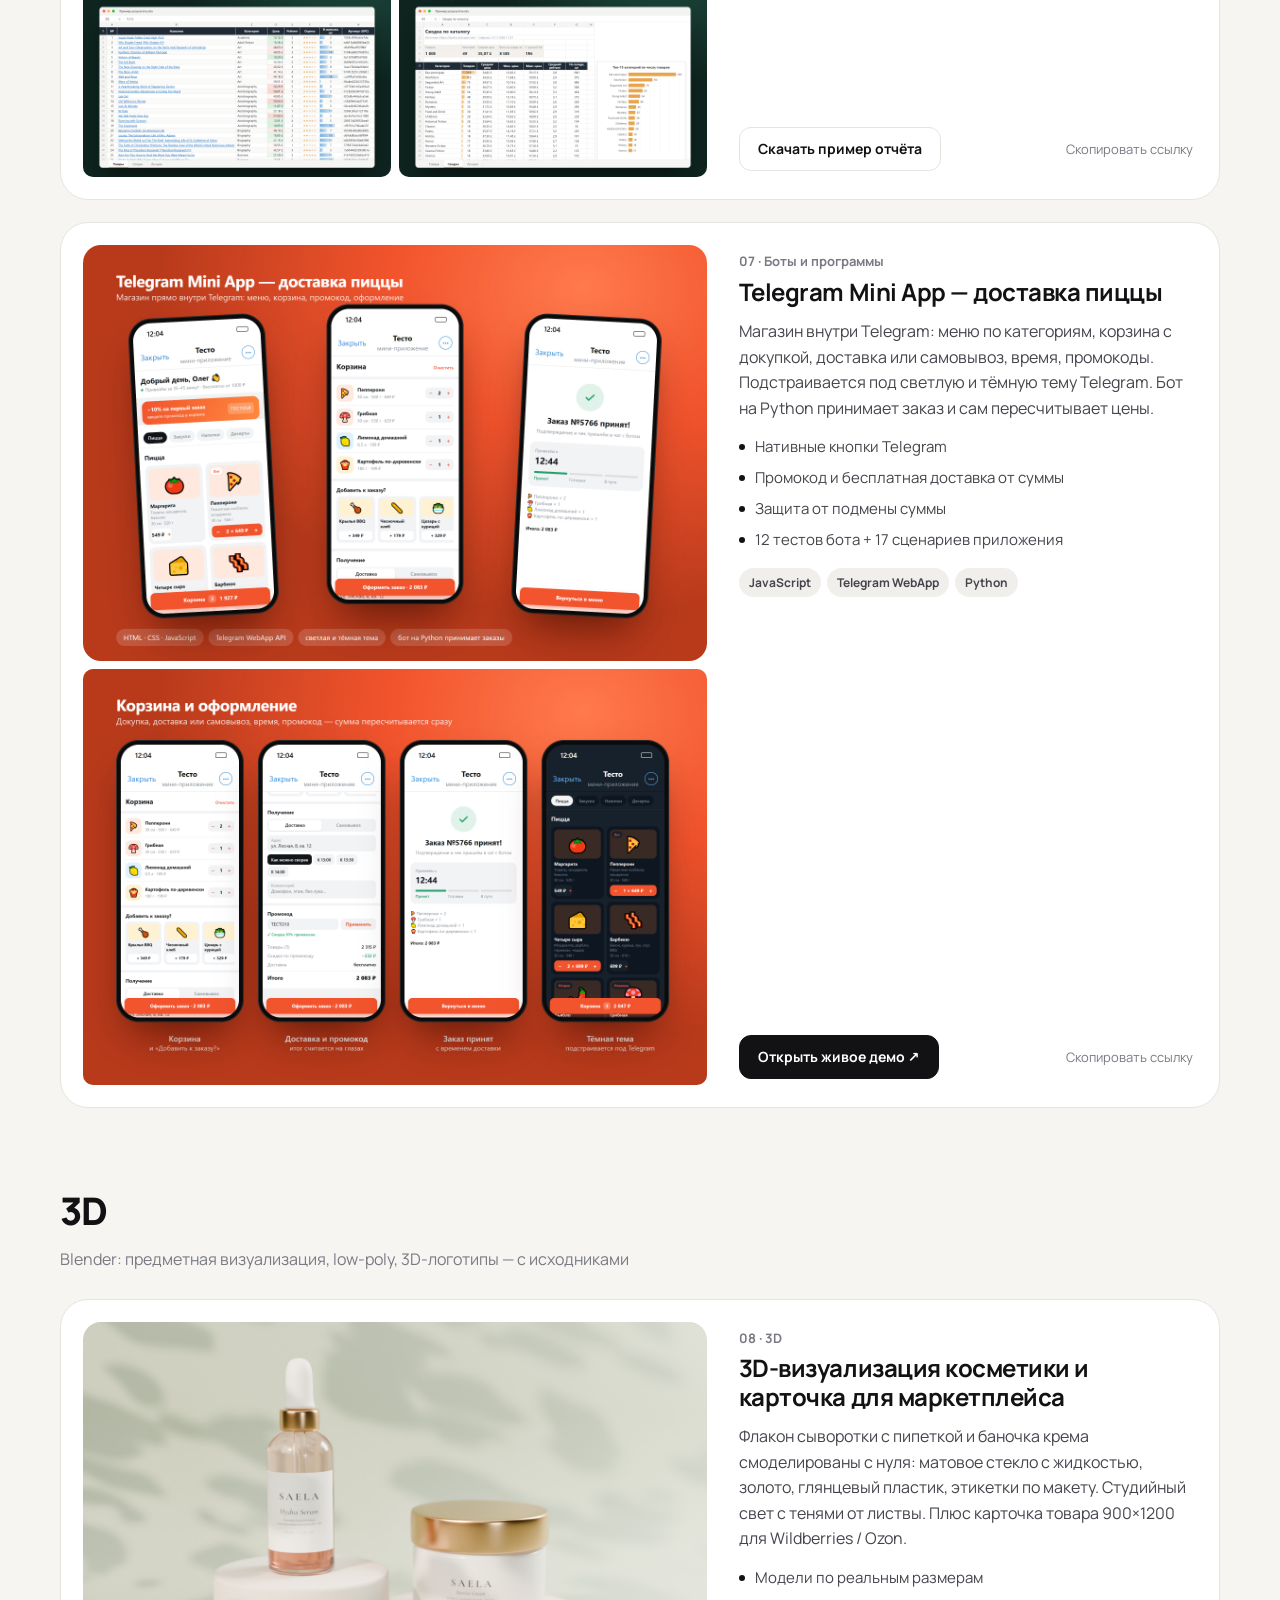
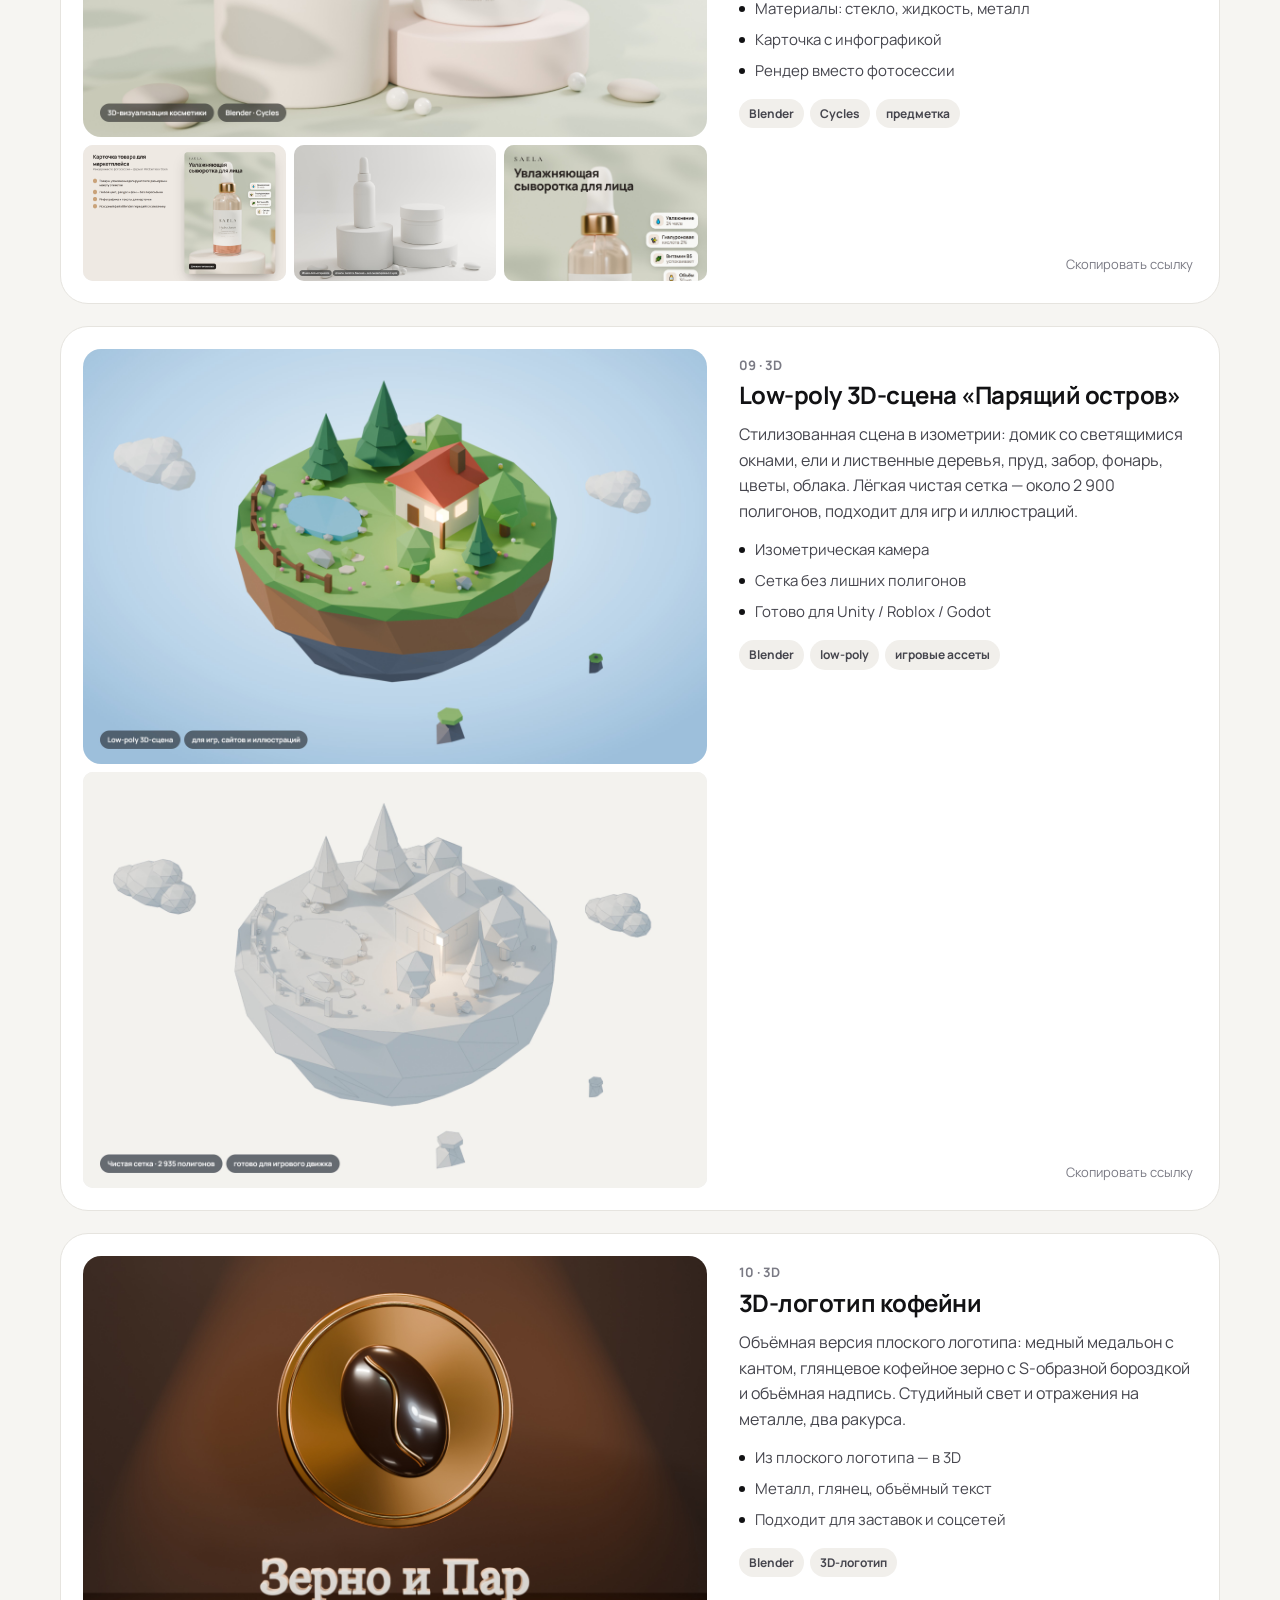
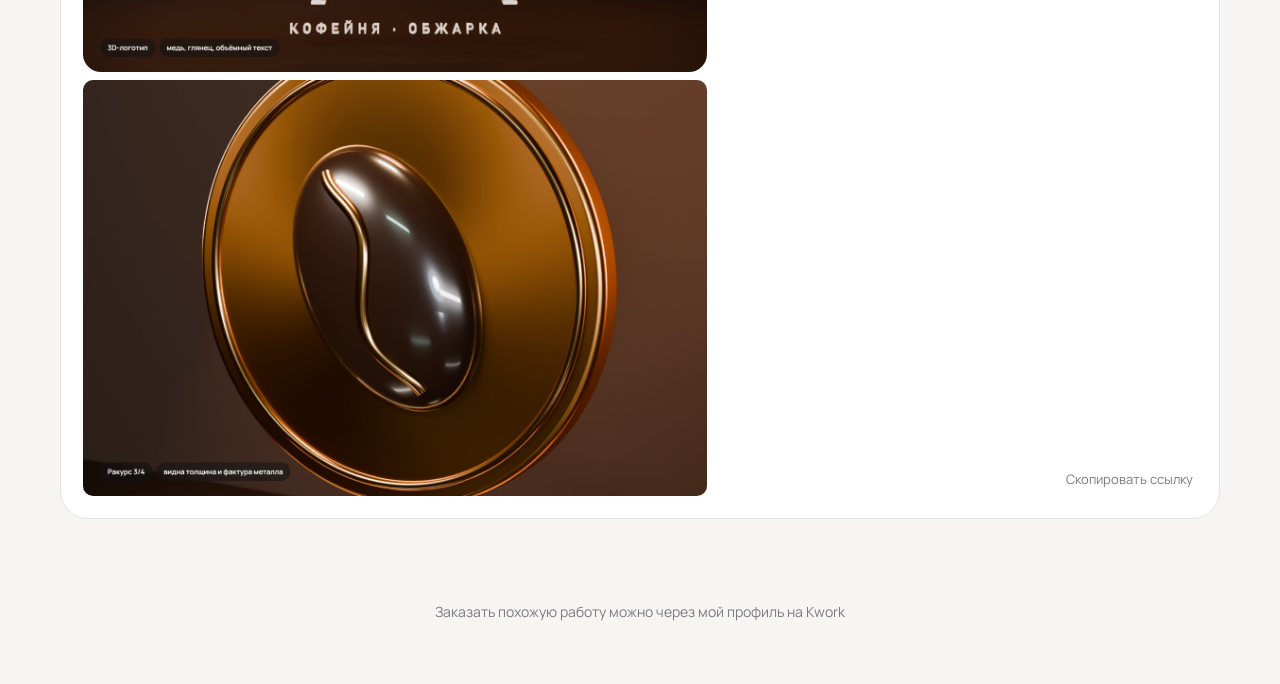
==== commit 9fc82ad7: "Добавлен многостраничный сайт автосервиса 5 страниц с общим меню: главная, услуги и цены с поиском, " ====
--- a/index.html
+++ b/index.html
@@ -112,6 +112,10 @@
       text: 'Продающая страница IT-сервиса. На первом экране живой виджет записи: можно выбрать день и свободное время. Блоки возможностей, тарифы с переключателем «месяц / год» и пересчётом скидки, вопросы-ответы.',
       points: ['Интерактивный макет интерфейса', 'Тарифы месяц / год', 'Блоки в стиле bento', 'Версия для телефона'],
       tags: ['SaaS', 'лендинг', 'UI'], demo: 'demo/booking-service/' },
+    { id: 'autoservice', imgs: 4, title: 'Многостраничный сайт автосервиса',
+      text: 'Сайт из 5 страниц с общим меню и единым стилем: главная, услуги и цены, онлайн-запись, о сервисе, контакты. Прайс с поиском и фильтром по категориям, запись с выбором услуг, даты и времени и сметой, которая считается сразу.',
+      points: ['5 страниц, общая шапка и подвал', 'Прайс с поиском и подсветкой', 'Онлайн-запись со сметой', 'SEO: заголовки страниц и карта сайта', 'Версия для телефона с меню-бургером'],
+      tags: ['многостраничный сайт', 'HTML', 'CSS', 'JavaScript'], demo: 'demo/autoservice/' },
   ]},
   { id: 'bots', title: 'Боты и программы', sub: 'Python, Telegram, автоматизация — с автотестами и инструкцией', works: [
     { id: 'barber-bot', imgs: 3, title: 'Telegram-бот онлайн-записи для салона',
